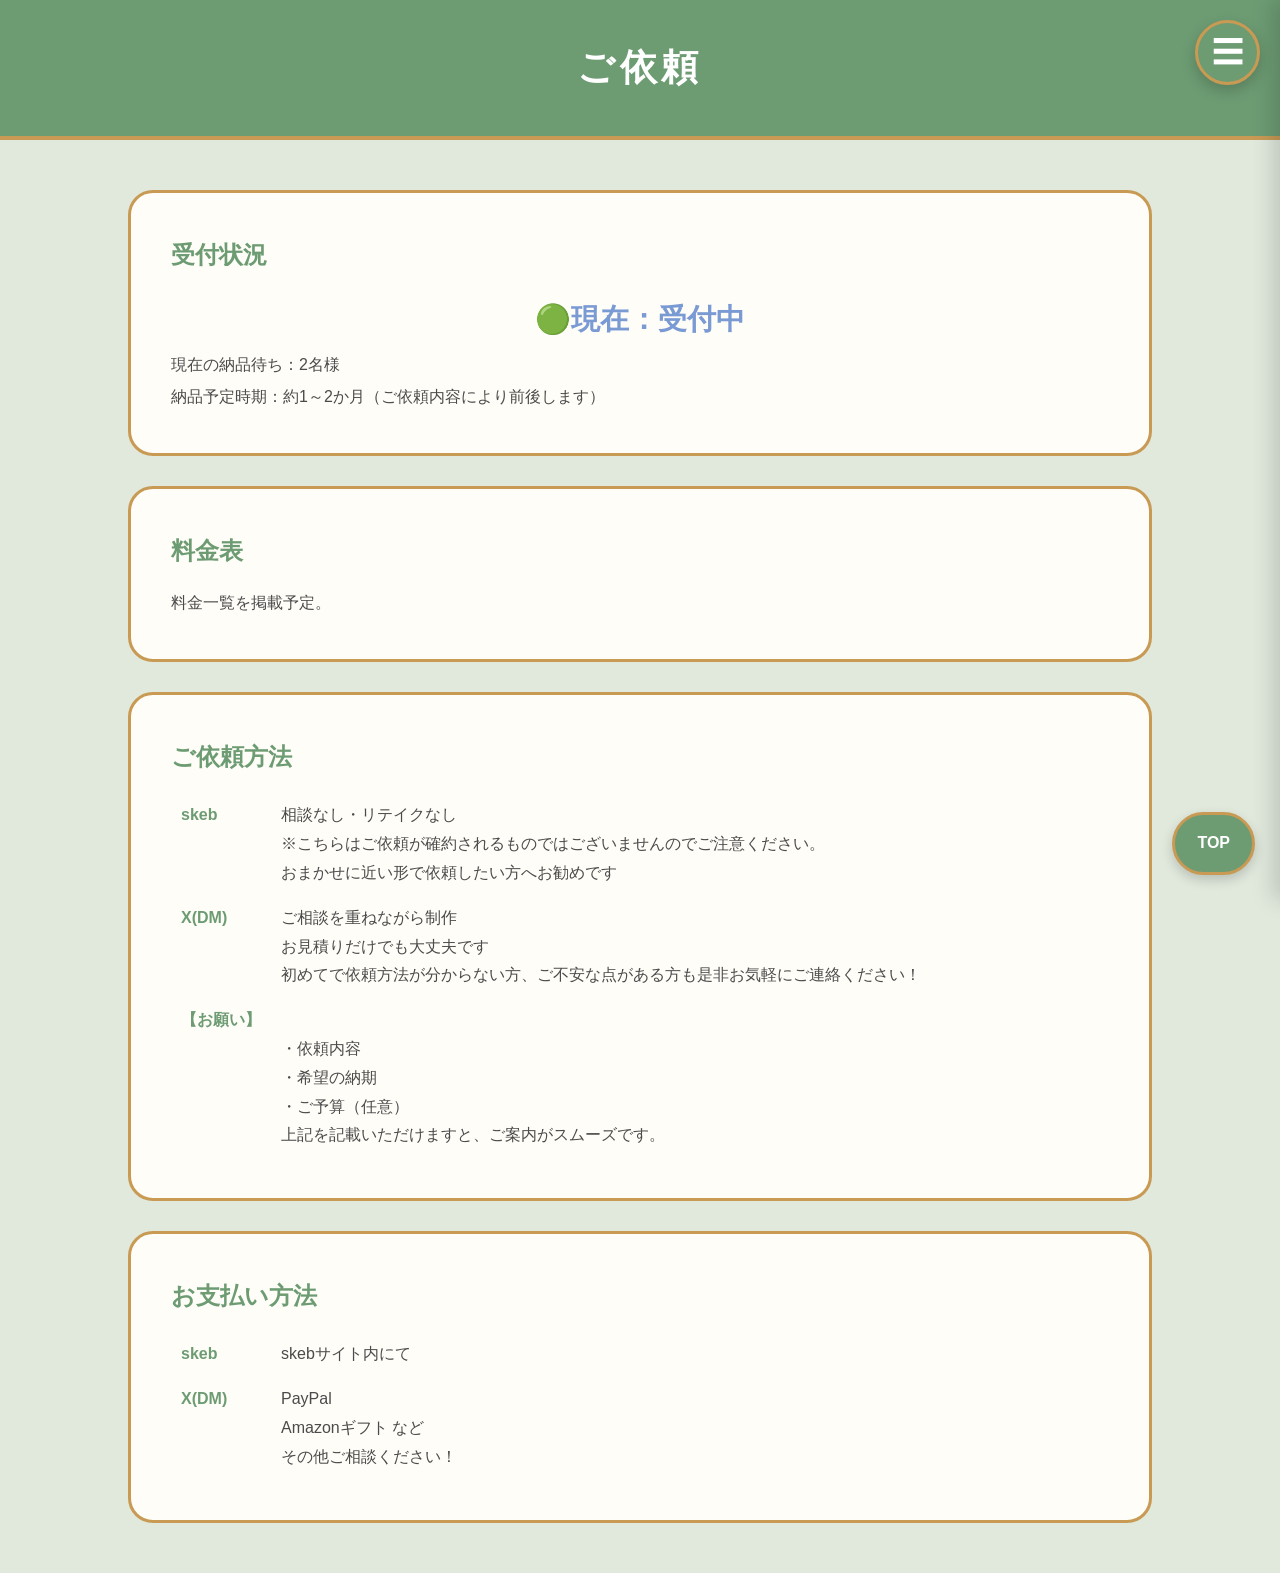
==== request.html @ 2a6d73d0 "Add files via upload" ====
<!DOCTYPE html>
<html lang="ja">

<head>

    <meta charset="UTF-8">
    <meta name="viewport" content="width=device-width, initial-scale=1.0">

    <title>ご依頼 | まるばつぢるし</title>

    <link rel="stylesheet" href="css/style.css">
    <link rel="stylesheet" href="css/responsive.css">

</head>

<body>

    <button id="menuToggle">☰</button>

    <nav id="menu">

        <button id="closeMenu">✕</button>

        <a href="index.html">HOME</a>
        <a href="works.html">実績</a>
        <a href="vtuber.html">配信</a>
        <a href="goods.html">グッズ</a>
        <a href="request.html">ご依頼</a>
        <a href="contact.html">お問い合わせ</a>

    </nav>

    <header>

        <h1>ご依頼</h1>

    </header>

    <main class="page">

        <section class="card">

            <h2>受付状況</h2>

            <p style="text-align:center; font-size:1.8rem; font-weight:bold; color:#7a9ad4;">
                🟢現在：受付中
            </p>
            <p>
                現在の納品待ち：2名様<br>
                納品予定時期：約1～2か月（ご依頼内容により前後します）
            </p>
        </section>

        <section class="card">

            <h2>料金表</h2>

            <p>料金一覧を掲載予定。</p>

        </section>

        <section class="card">

            <h2>ご依頼方法</h2>

            <table>

                <tr>
                    <th>skeb</th>
                    <td>相談なし・リテイクなし<br>
                        ※こちらはご依頼が確約されるものではございませんのでご注意ください。<br>
                        おまかせに近い形で依頼したい方へお勧めです</td>
                </tr>

                <tr>
                    <th>X(DM)</th>
                    <td>
                        ご相談を重ねながら制作<br>
                        お見積りだけでも大丈夫です<br>
                        初めてで依頼方法が分からない方、ご不安な点がある方も是非お気軽にご連絡ください！
                    </td>
                </tr>

                
                
                <tr>
                    
                    <th>【お願い】</th>
                    <td><br>
                        ・依頼内容<br>
                        ・希望の納期<br>
                        ・ご予算（任意）<br>
                        上記を記載いただけますと、ご案内がスムーズです。
                    </td>
                </tr>

            </table>

        </section>

        <section class="card">

            <h2>お支払い方法</h2>

            <table>

                <tr>
                    <th>skeb</th>
                    <td>skebサイト内にて</td>
                </tr>

                <tr>
                    <th>X(DM)</th>
                    <td>
                        PayPal<br>
                        Amazonギフト など<br>
                        その他ご相談ください！
                    </td>
                </tr>




            </table>

        </section>

    </main>

    <a href="#" id="topButton">TOP</a>

    <script src="js/script.js"></script>

</body>

</html>
---- css/style.css ----
/* =========================================================
   共通
========================================================= */

*{
    margin:0;
    padding:0;
    box-sizing:border-box;
}

html{
    scroll-behavior:smooth;
}

body{

    font-family:"Yu Gothic","Hiragino Sans",sans-serif;

    background:#e1e9dd;

    color:#4B4B4B;

    line-height:1.8;

}

a{

    text-decoration:none;

    color:inherit;

}

/* =========================================================
   Header
========================================================= */

header{

    background:#6D9C73;

    border-bottom:4px solid #C89A54;

    text-align:center;

    padding:35px 20px;

}

header h1{

    color:#fff;

    font-size:2.3rem;

    font-weight:bold;

    letter-spacing:.12em;

}

/* =========================================================
   Profile
========================================================= */

#profile{

    width:min(90vw,900px);

    margin:40px auto;

    text-align:center;

}

.profile-card{

    width:100%;

    height:auto;

    display:block;

    margin:auto;

    filter:drop-shadow(0 12px 20px rgba(0,0,0,.15));

     transform:rotate(-3deg);

    transition:.3s;

}

.profile-card:hover{

   transform:translateY(-6px) rotate(-5deg);

}

/* =========================================================
   Menu Buttons
========================================================= */

#menu-buttons{

    width:min(90vw,900px);

    margin:50px auto 80px;

    display:flex;

    flex-direction:column;

    gap:25px;

}

.menu-btn{

    display:flex;

    justify-content:center;

    align-items:center;

    width:100%;

    padding:22px 0;

    background:#6D9C73;

    color:#fff;

    font-size:1.3rem;

    font-weight:700;

    letter-spacing:.08em;

    text-align:center;

    border:3px solid #C89A54;

    border-radius:999px;

    box-shadow:0 6px 15px rgba(0,0,0,.15);

    transition:.25s;

}

.menu-btn:hover{

    background:#7FAE84;

    transform:translateY(-4px);

    box-shadow:0 12px 18px rgba(0,0,0,.2);

}

/* =========================================================
   TOP Button
========================================================= */

#topButton{

    position:fixed;

    right:25px;

    bottom:25px;

    background:#6D9C73;

    color:#fff;

    border:3px solid #C89A54;

    border-radius:999px;

    padding:14px 22px;

    font-weight:bold;

    box-shadow:0 5px 12px rgba(0,0,0,.18);

    transition:.25s;

}

#topButton:hover{

    transform:translateY(-3px);

}

/* =========================================================
   Hamburger Button
========================================================= */

#menuToggle{

    position:fixed;

    top:20px;

    right:20px;

    width:65px;

    height:65px;

    border:none;

    border-radius:50%;

    background:#6D9C73;

    color:#fff;

    border:3px solid #C89A54;

    font-size:2rem;

    cursor:pointer;

    box-shadow:0 6px 15px rgba(0,0,0,.2);

    transition:.3s;

    z-index:1001;

}

#menuToggle:hover{

    transform:rotate(90deg);

}

/* =========================================================
   Slide Menu
========================================================= */

#menu{

    position:fixed;

    top:0;

    right:-320px;

    width:320px;

    height:100vh;

    background:#F7F3EA;

    border-left:4px solid #C89A54;

    display:flex;

    flex-direction:column;

    align-items:center;

    gap:30px;

    padding-top:90px;

    transition:.35s;

    box-shadow:-8px 0 20px rgba(0,0,0,.15);

    z-index:1000;

}

#menu.open{

    right:0;

}

#menu a{

    font-size:1.25rem;

    font-weight:bold;

    color:#4A6751;

    transition:.25s;

}

#menu a:hover{

    color:#C89A54;

    transform:scale(1.05);

}

/* =========================================================
   Close Button
========================================================= */

#closeMenu{

    position:absolute;

    top:20px;

    left:20px;

    border:none;

    background:none;

    color:#6D9C73;

    font-size:2rem;

    cursor:pointer;

}

/* =========================================================
   各ページ共通
========================================================= */

.page{

    width:80vw;

    max-width:1400px;

    margin:50px auto;

}
.card{

    background:#fffdf8;

    border:3px solid #C89A54;

    border-radius:25px;

    padding:40px;

    margin-bottom:30px;

}

.card h2{

    color:#6D9C73;

    margin-bottom:15px;

    font-size:1.5rem;

}

.card p{

    line-height:2;

}

.card table{

    width:100%;

    border-collapse:collapse;

}

.card th{

    width:100px;

    text-align:left;

    vertical-align:top;

    padding:8px 10px;

    color:#6D9C73;

}

.card td{

    padding:8px 10px;

    line-height:1.8;

}

/* ===============================
   星が降る演出
=============================== */

.fall-star{

    position:fixed;

    top:-60px;

    pointer-events:none;

    z-index:-1;

    animation:fall linear forwards;

}

@keyframes fall{

    0%{

        transform:translateY(-50px) rotate(0deg);

    }

    100%{

        transform:translateY(calc(100vh + 100px)) rotate(360deg);

    }

}
---- css/responsive.css ----
/* =========================================================
   Tablet
========================================================= */

@media screen and (max-width: 1024px){

    header h1{

        font-size:2rem;

    }

    #profile{

        width:92vw;

    }

    #menu-buttons{

        width:92vw;

    }

}


/* =========================================================
   Smartphone
========================================================= */

@media screen and (max-width: 768px){

    header{

        padding:25px 15px;

    }

    header h1{

        font-size:1.8rem;

    }

    .profile-card{

        width:100%;

    }

    #profile{

        width:94vw;

        margin:25px auto;

    }

    #menu-buttons{

        width:94vw;

        gap:18px;

        margin:35px auto 60px;

    }

    .menu-btn{

        padding:18px 0;

        font-size:1.1rem;

    }

    #menuToggle{

        width:55px;

        height:55px;

        font-size:1.7rem;

        top:15px;

        right:15px;

    }

    #menu{

        width:260px;

    }

    #topButton{

        right:15px;

        bottom:15px;

        padding:12px 18px;

        font-size:.9rem;

    }

}


/* =========================================================
   Small Smartphone
========================================================= */

@media screen and (max-width: 480px){

    header h1{

        font-size:1.5rem;

    }

    #profile{

        width:96vw;

    }

    #menu-buttons{

        width:96vw;

    }

    .menu-btn{

        font-size:1rem;

        padding:16px 0;

    }

}
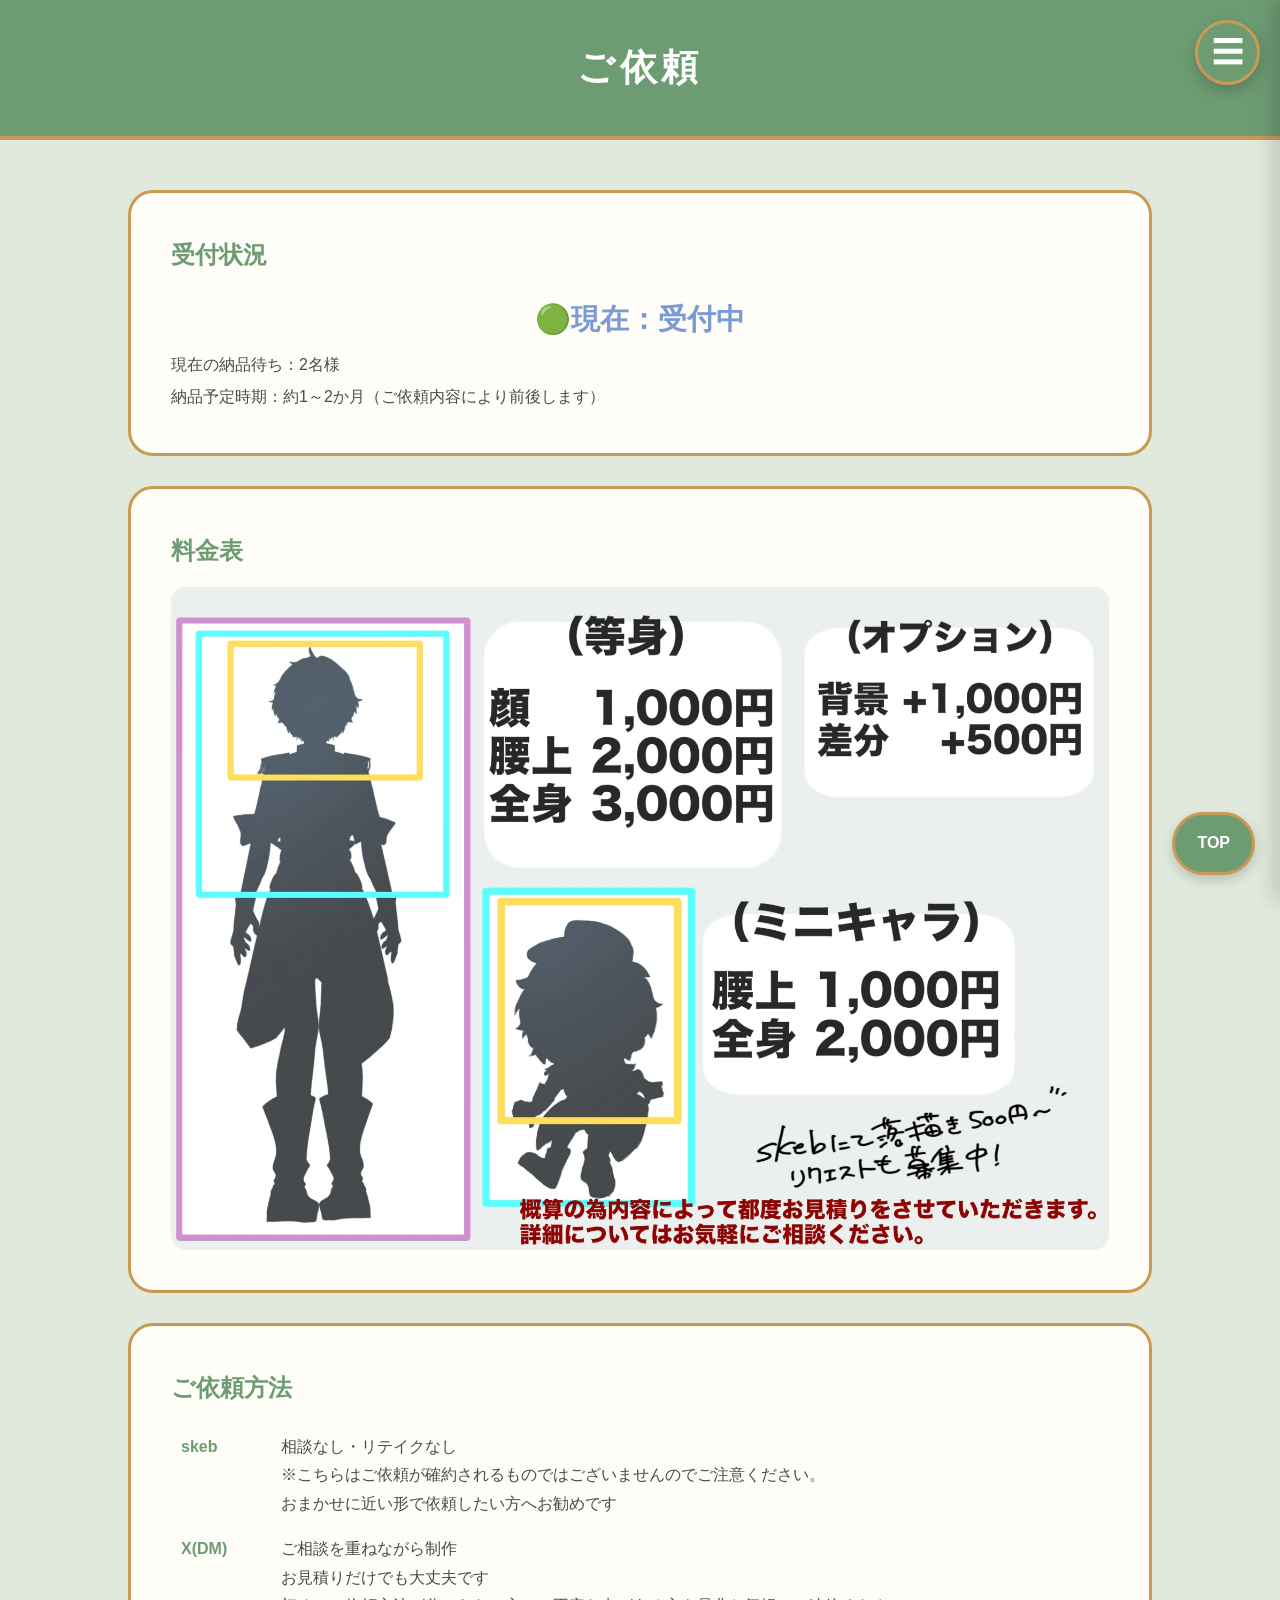
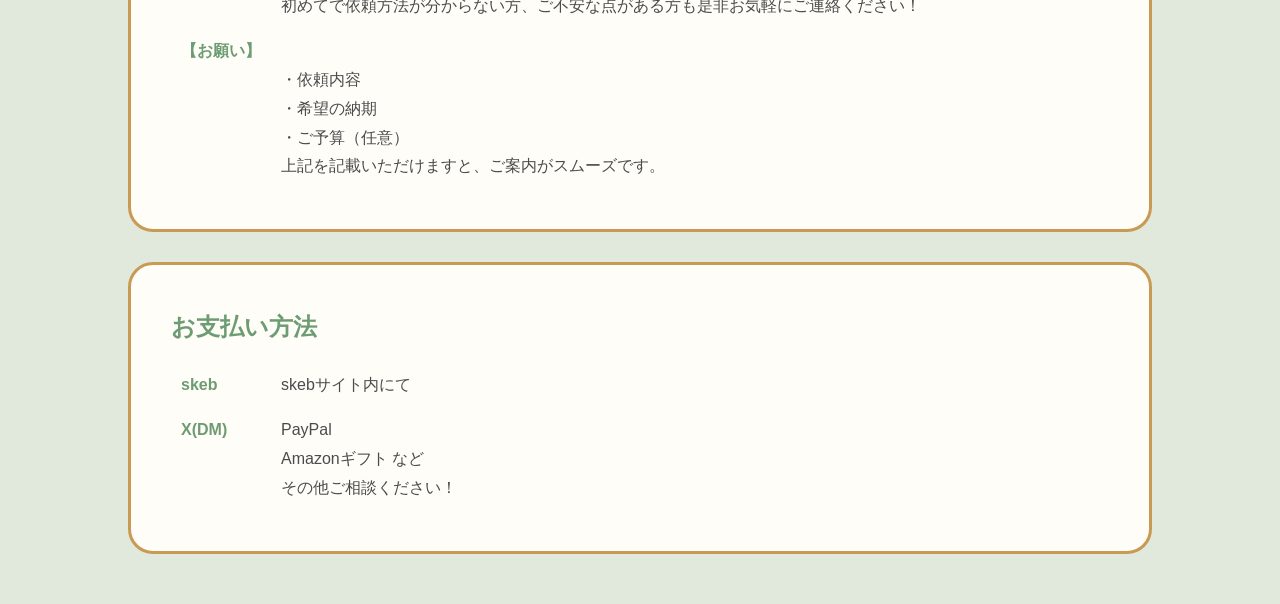
==== commit 2fc2130a: "Update request.html" ====
--- a/request.html
+++ b/request.html
@@ -55,7 +55,7 @@
 
             <h2>料金表</h2>
 
-            <p>料金一覧を掲載予定。</p>
+            <img src="img/price.jpg" class="price-image" alt="料金表">
 
         </section>
 
@@ -133,4 +133,4 @@
 
 </body>
 
-</html>+</html>
--- a/css/style.css
+++ b/css/style.css
@@ -433,4 +433,24 @@
 
     }
 
-}+}
+
+/* ===============================
+   料金表画像
+=============================== */
+
+.price-image{
+
+    display:block;
+
+    width:100%;
+
+    max-width:100%;
+
+    height:auto;
+
+    margin:0 auto;
+
+    border-radius:15px;
+
+}
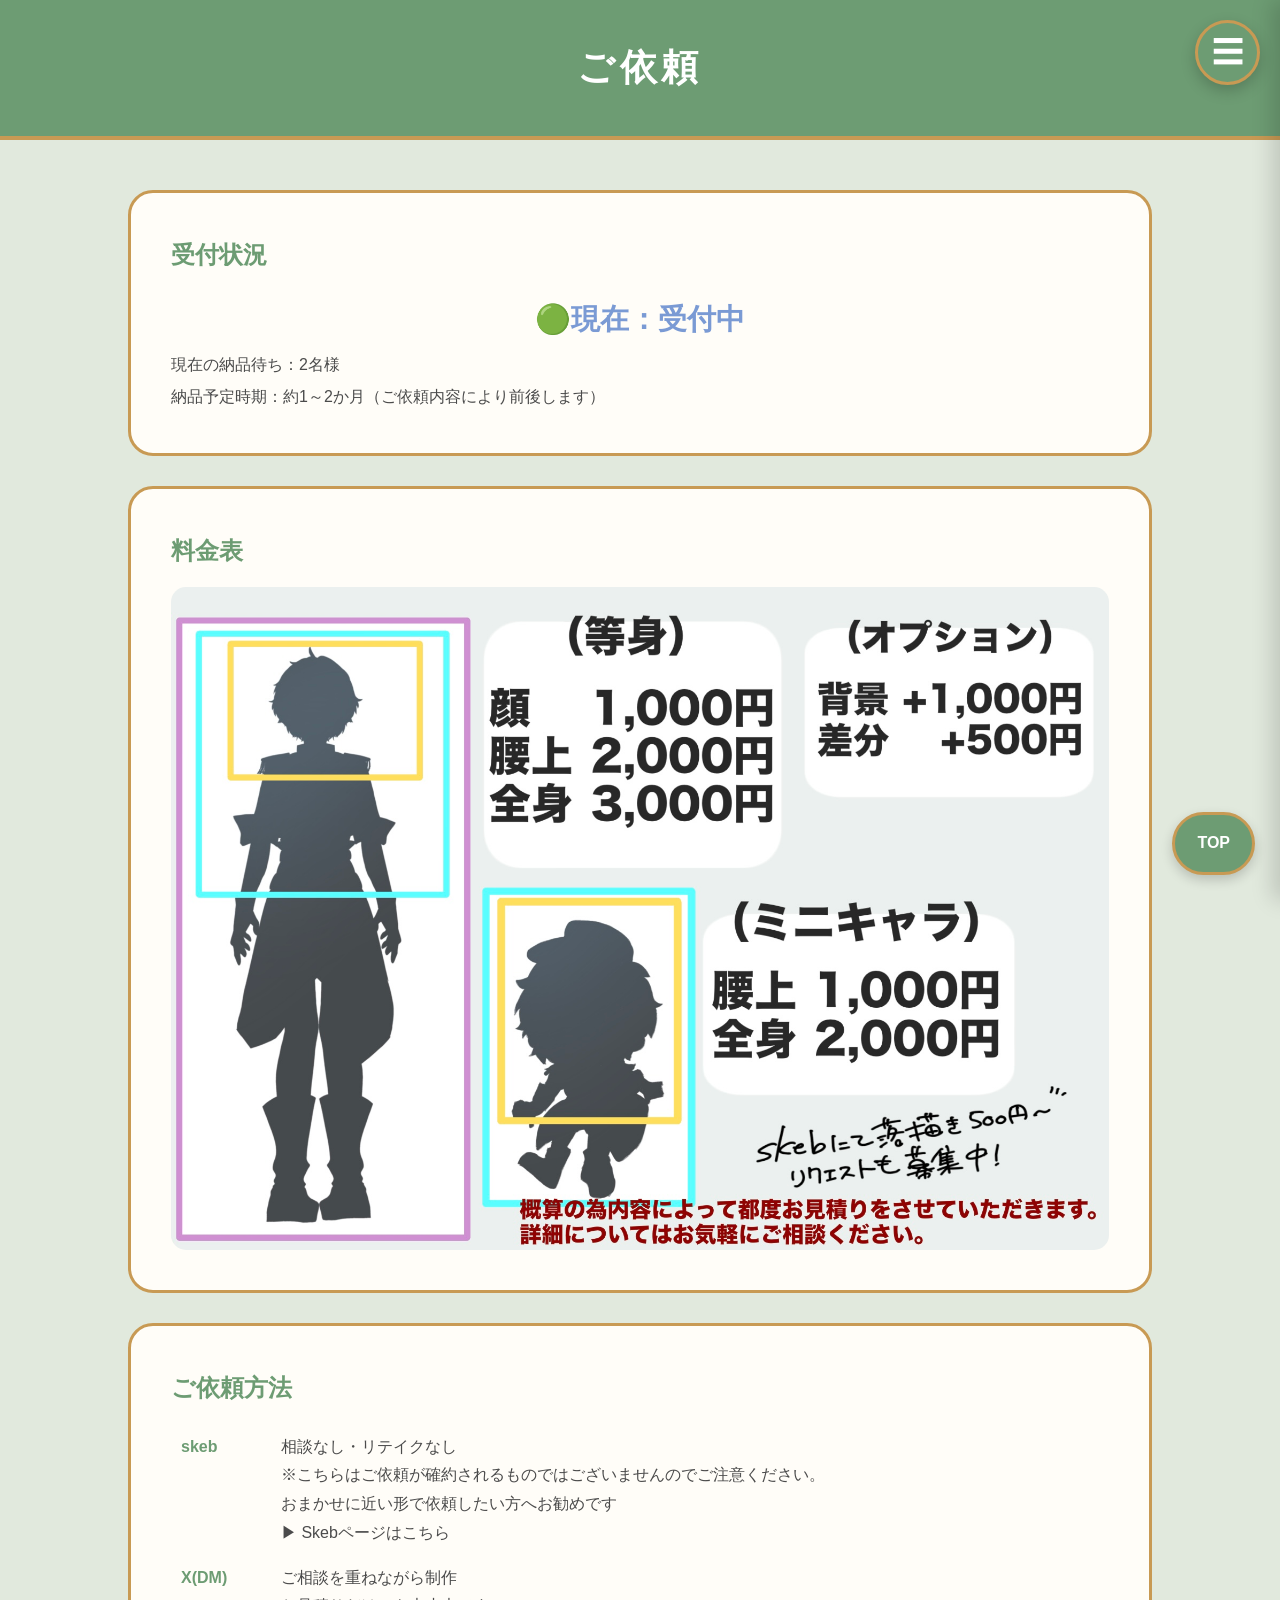
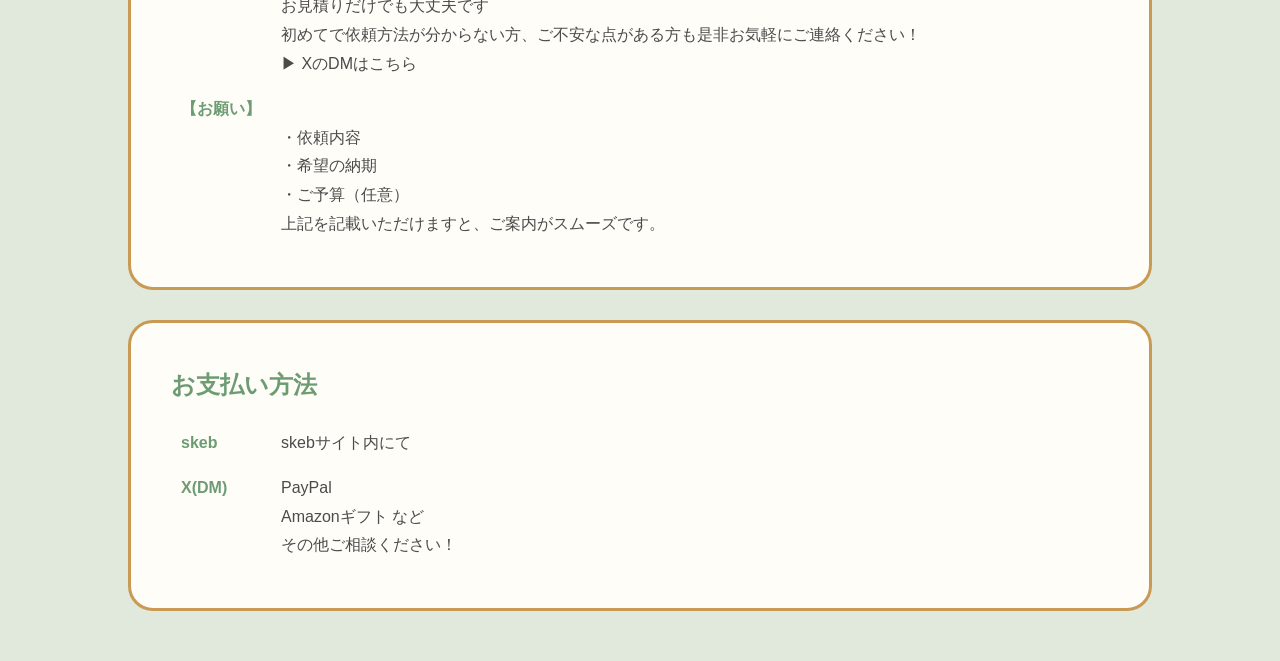
==== commit 6fd645ad: "Update request.html" ====
--- a/request.html
+++ b/request.html
@@ -57,6 +57,7 @@
 
             <img src="img/price.jpg" class="price-image" alt="料金表">
 
+
         </section>
 
         <section class="card">
@@ -69,7 +70,12 @@
                     <th>skeb</th>
                     <td>相談なし・リテイクなし<br>
                         ※こちらはご依頼が確約されるものではございませんのでご注意ください。<br>
-                        おまかせに近い形で依頼したい方へお勧めです</td>
+                        おまかせに近い形で依頼したい方へお勧めです
+                    <br>
+                        <a href="https://skeb.jp/@maru__0609" target="_blank" rel="noopener noreferrer">
+                            ▶ Skebページはこちら
+                        </a>
+                    </td>
                 </tr>
 
                 <tr>
@@ -78,13 +84,18 @@
                         ご相談を重ねながら制作<br>
                         お見積りだけでも大丈夫です<br>
                         初めてで依頼方法が分からない方、ご不安な点がある方も是非お気軽にご連絡ください！
+                        <br>
+                        <a href="https://x.com/maru__0609" target="_blank" rel="noopener noreferrer">
+                            ▶ XのDMはこちら
+                        </a>
                     </td>
+
                 </tr>
 
-                
-                
+
+
                 <tr>
-                    
+
                     <th>【お願い】</th>
                     <td><br>
                         ・依頼内容<br>
